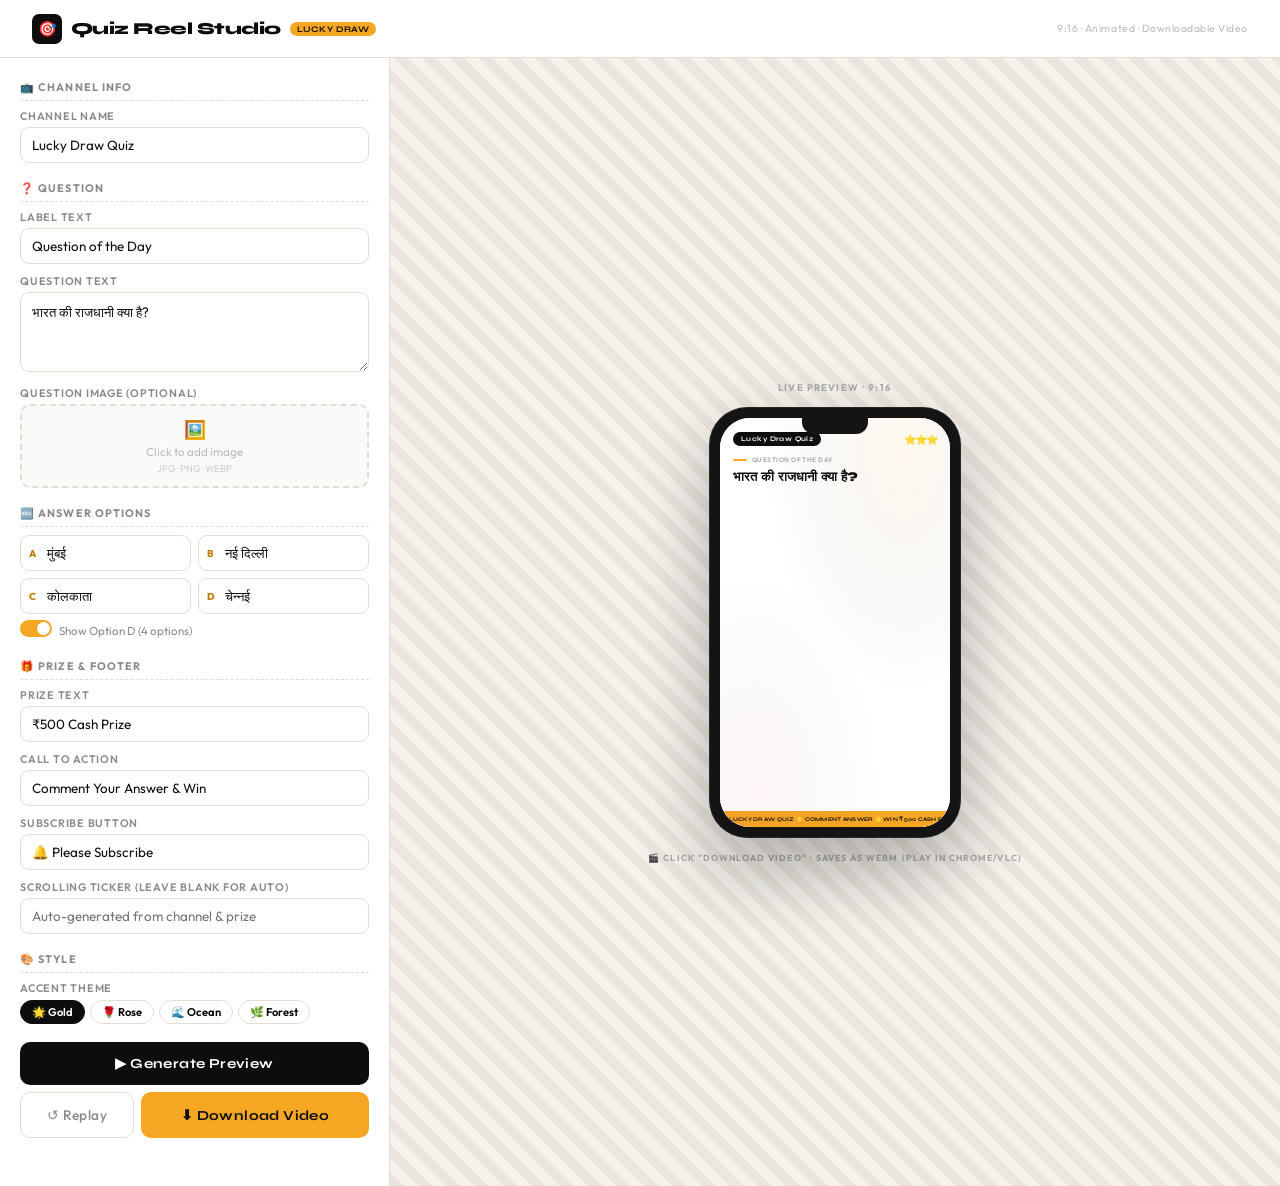
==== quiz.html @ 03cec5fe "Add files via upload" ====
<!DOCTYPE html>
<html lang="en">
<head>
<meta charset="UTF-8">
<meta name="viewport" content="width=device-width, initial-scale=1.0">
<title>Quiz Reel Studio – Lucky Draw</title>
<link rel="preconnect" href="https://fonts.googleapis.com">
<link rel="preconnect" href="https://fonts.gstatic.com" crossorigin>
<link href="https://fonts.googleapis.com/css2?family=Syne:wght@400;600;700;800&family=Outfit:wght@300;400;500;600;700&display=swap" rel="stylesheet">
<style>
:root{
  --gold:#F5A623;--gold-l:#FFD166;--gold-d:#C47D0A;
  --ink:#0D0D0D;--soft:#F5F2EC;--gray:#8A8A8A;
  --border:#E4DDD3;--red:#FF4D6D;--teal:#06D6A0;--blue:#4361EE;
  --r:9px;
}
*{margin:0;padding:0;box-sizing:border-box;}
body{font-family:'Outfit',sans-serif;background:var(--soft);color:var(--ink);min-height:100vh;overflow-x:hidden;}

/* ─── HEADER ─── */
header{
  background:#fff;border-bottom:1px solid var(--border);
  height:58px;display:flex;align-items:center;justify-content:space-between;
  padding:0 32px;position:sticky;top:0;z-index:100;
}
.logo{display:flex;align-items:center;gap:9px;font-family:'Syne',sans-serif;font-weight:800;font-size:1.05rem;letter-spacing:-.03em;}
.logo-icon{width:30px;height:30px;background:var(--ink);border-radius:7px;display:grid;place-items:center;font-size:15px;}
.badge{font-size:8.5px;font-weight:700;background:var(--gold);color:var(--ink);padding:2px 7px;border-radius:20px;letter-spacing:.06em;text-transform:uppercase;}
.hdr-hint{font-size:.65rem;color:#bbb;letter-spacing:.05em;}

/* ─── APP GRID ─── */
.app{display:grid;grid-template-columns:390px 1fr;min-height:calc(100vh - 58px);}

/* ─── SIDEBAR ─── */
.sidebar{background:#fff;border-right:1px solid var(--border);padding:22px 20px 48px;overflow-y:auto;}
.sidebar::-webkit-scrollbar{width:3px;}
.sidebar::-webkit-scrollbar-thumb{background:var(--border);border-radius:4px;}

.sec{margin-bottom:18px;}
.sec-head{
  font-size:.68rem;font-weight:700;text-transform:uppercase;letter-spacing:.1em;
  color:var(--gray);margin-bottom:8px;display:flex;align-items:center;gap:5px;
  padding-bottom:6px;border-bottom:1px dashed var(--border);
}
.field{margin-bottom:10px;}
label{display:block;font-size:.68rem;font-weight:600;color:var(--gray);text-transform:uppercase;letter-spacing:.07em;margin-bottom:4px;}
input[type=text],textarea{
  width:100%;padding:9px 11px;border:1.5px solid var(--border);border-radius:var(--r);
  font-family:'Outfit',sans-serif;font-size:.84rem;color:var(--ink);background:#fff;outline:none;
  transition:border-color .18s,box-shadow .18s;
}
input:focus,textarea:focus{border-color:var(--gold);box-shadow:0 0 0 3px rgba(245,166,35,.1);}
textarea{resize:vertical;min-height:60px;line-height:1.5;}

/* Options grid */
.opts-grid{display:grid;grid-template-columns:1fr 1fr;gap:7px;}
.opt-field{position:relative;}
.opt-ltr{
  position:absolute;left:9px;top:50%;transform:translateY(-50%);
  font-size:.62rem;font-weight:800;color:var(--gold-d);pointer-events:none;
}
.opt-field input{padding-left:26px;}

/* Toggle */
.toggle-row{display:flex;align-items:center;gap:7px;margin-top:6px;}
.tgl{position:relative;width:32px;height:17px;flex-shrink:0;}
.tgl input{opacity:0;width:0;height:0;}
.tgl-s{
  position:absolute;inset:0;background:var(--border);border-radius:20px;cursor:pointer;transition:background .2s;
}
.tgl-s::before{
  content:'';position:absolute;width:13px;height:13px;left:2px;top:2px;
  background:#fff;border-radius:50%;transition:transform .2s;
}
.tgl input:checked+.tgl-s{background:var(--gold);}
.tgl input:checked+.tgl-s::before{transform:translateX(15px);}
.tgl-lbl{font-size:.72rem;color:var(--gray);}

/* Image upload */
.img-drop{
  border:2px dashed var(--border);border-radius:10px;
  padding:12px;text-align:center;cursor:pointer;position:relative;
  transition:all .2s;background:#FAFAF8;
}
.img-drop:hover{border-color:var(--gold);background:rgba(245,166,35,.04);}
.img-drop input[type=file]{position:absolute;inset:0;opacity:0;cursor:pointer;width:100%;height:100%;}
.img-drop-txt{font-size:.73rem;color:#bbb;display:flex;flex-direction:column;align-items:center;gap:3px;pointer-events:none;}
.img-drop-txt span:first-child{font-size:18px;}
.img-thumb{width:100%;height:64px;object-fit:cover;border-radius:6px;display:none;margin-top:4px;}
.clear-img{display:none;margin-top:5px;font-size:.65rem;color:var(--red);background:none;border:none;cursor:pointer;font-family:'Outfit',sans-serif;}

/* Theme buttons */
.theme-btns{display:flex;gap:5px;flex-wrap:wrap;}
.thm-btn{
  padding:4px 11px;border-radius:20px;border:1.5px solid var(--border);
  font-size:.7rem;font-weight:600;cursor:pointer;background:#fff;
  font-family:'Outfit',sans-serif;transition:all .16s;
}
.thm-btn:hover,.thm-btn.active{background:var(--ink);color:#fff;border-color:var(--ink);}

hr{border:none;border-top:1px dashed var(--border);margin:14px 0;}

/* Buttons */
.btn{
  width:100%;padding:13px;border:none;border-radius:10px;cursor:pointer;
  font-family:'Syne',sans-serif;font-size:.86rem;font-weight:700;letter-spacing:.03em;
  display:flex;align-items:center;justify-content:center;gap:7px;transition:all .18s;
}
.btn-dark{background:var(--ink);color:#fff;}
.btn-dark:hover{background:#2a2a2a;transform:translateY(-1px);}
.btn-gold{background:var(--gold);color:var(--ink);}
.btn-gold:hover{background:var(--gold-d);color:#fff;transform:translateY(-1px);}
.btn-outline{
  background:transparent;color:var(--gray);border:1.5px solid var(--border);
  font-family:'Outfit',sans-serif;font-weight:500;
}
.btn-outline:hover{border-color:var(--gold);color:var(--gold-d);}
.btn-row{display:grid;grid-template-columns:1fr 2fr;gap:7px;margin-top:7px;}
.btn-row .btn{width:100%;margin-top:0;}

/* Progress */
.rec-status{
  display:none;margin-top:10px;background:var(--soft);border-radius:8px;
  padding:10px 12px;border:1px solid var(--border);
}
.rec-status.show{display:block;}
.rec-lbl{font-size:.7rem;color:var(--gray);margin-bottom:5px;}
.rec-bar{height:4px;background:var(--border);border-radius:4px;overflow:hidden;}
.rec-fill{height:100%;background:var(--gold);width:0%;transition:width .1s;border-radius:4px;}
.rec-pct{font-size:.65rem;color:var(--gray);margin-top:4px;text-align:right;}

/* ─── PREVIEW AREA ─── */
.preview{
  display:flex;flex-direction:column;align-items:center;justify-content:center;
  padding:32px 20px;gap:14px;
  background:repeating-linear-gradient(45deg,#EAE5DE,#EAE5DE 10px,var(--soft) 10px,var(--soft) 20px);
}
.prev-tag{font-size:.6rem;text-transform:uppercase;letter-spacing:.12em;color:#aaa;font-weight:700;}

/* Phone frame */
.phone{
  position:relative;width:252px;background:#141414;border-radius:38px;padding:11px;
  box-shadow:0 32px 72px rgba(0,0,0,.28),0 0 0 1px rgba(255,255,255,.08) inset;
}
.phone-notch{
  position:absolute;top:11px;left:50%;transform:translateX(-50%);
  width:66px;height:16px;background:#141414;border-radius:0 0 12px 12px;z-index:10;
}
.phone-screen{aspect-ratio:9/16;border-radius:30px;overflow:hidden;background:#fff;position:relative;}

/* ─── REEL PREVIEW ─── */
.reel{width:100%;height:100%;background:#fff;display:flex;flex-direction:column;position:relative;overflow:hidden;}
.reel-bg{position:absolute;inset:0;pointer-events:none;z-index:0;}
.reel-inner{position:relative;z-index:1;flex:1;display:flex;flex-direction:column;padding:14px 13px 10px;overflow:hidden;}

/* Topbar */
.r-top{display:flex;align-items:center;justify-content:space-between;margin-bottom:9px;flex-shrink:0;}
.r-ch{font-family:'Syne',sans-serif;font-size:7px;font-weight:700;letter-spacing:.06em;background:#0D0D0D;color:#fff;padding:3px 8px;border-radius:20px;}
.r-stars{font-size:10px;letter-spacing:-1px;}

/* Q Label */
.r-ql{display:flex;align-items:center;gap:5px;margin-bottom:5px;flex-shrink:0;}
.r-ql-bar{width:14px;height:2px;border-radius:2px;background:var(--gold);flex-shrink:0;}
.r-ql-txt{font-family:'Outfit',sans-serif;font-size:6.5px;font-weight:600;letter-spacing:.07em;text-transform:uppercase;color:#aaa;}

/* Question */
.r-q{font-family:'Syne',sans-serif;font-size:12.5px;font-weight:800;line-height:1.33;color:#0D0D0D;margin-bottom:7px;flex-shrink:0;}

/* Image */
.r-img{width:100%;height:66px;object-fit:cover;border-radius:7px;margin-bottom:7px;display:none;flex-shrink:0;}

/* Options */
.r-opts{display:flex;flex-direction:column;gap:4px;flex:1;min-height:0;}
.r-opt{display:flex;align-items:center;gap:7px;padding:6px 9px;border-radius:7px;border:1.5px solid var(--border);}
.r-opt-l{
  width:18px;height:18px;border-radius:4px;display:grid;place-items:center;
  font-family:'Syne',sans-serif;font-size:7.5px;font-weight:800;color:#fff;flex-shrink:0;
}
.r-opt-t{font-family:'Outfit',sans-serif;font-size:8.5px;font-weight:500;color:#0D0D0D;line-height:1.3;}

/* Footer */
.r-foot{
  background:#0D0D0D;border-radius:9px;padding:9px 11px;
  margin-top:7px;text-align:center;position:relative;overflow:hidden;flex-shrink:0;
}
.r-foot::before{content:'';position:absolute;inset:0;background:linear-gradient(135deg,rgba(245,166,35,.22) 0%,transparent 60%);pointer-events:none;}
.r-cta{font-family:'Outfit',sans-serif;font-size:6px;color:rgba(255,255,255,.55);text-transform:uppercase;letter-spacing:.06em;margin-bottom:2px;}
.r-prize{font-family:'Syne',sans-serif;font-size:10px;font-weight:800;margin-bottom:2px;}
.r-sub-txt{font-family:'Outfit',sans-serif;font-size:5.5px;color:rgba(255,255,255,.35);}
.r-sub-pill{
  display:inline-flex;align-items:center;gap:3px;margin-top:5px;
  background:#FF0000;color:#fff;font-family:'Syne',sans-serif;font-size:6.5px;font-weight:700;
  padding:2px 8px;border-radius:20px;letter-spacing:.03em;
}

/* Ticker */
.r-ticker{height:16px;overflow:hidden;display:flex;align-items:center;flex-shrink:0;}
.r-ticker-in{
  white-space:nowrap;font-family:'Syne',sans-serif;font-size:5.5px;font-weight:700;
  color:#0D0D0D;letter-spacing:.05em;animation:ticker 8s linear infinite;padding-right:30px;
}
@keyframes ticker{from{transform:translateX(100%);}to{transform:translateX(-180%);}}

/* Confetti */
.conf-layer{position:absolute;inset:0;pointer-events:none;z-index:20;overflow:hidden;}
.cp{position:absolute;border-radius:1px;animation:cfall var(--dur,1.5s) ease-out var(--dl,0s) forwards;}
@keyframes cfall{from{transform:translateY(var(--sy,0px)) rotate(0deg);opacity:1;}to{transform:translateY(80px) rotate(360deg);opacity:0;}}

/* ─── CSS ANIMATIONS ─── */
@keyframes slideUp{from{opacity:0;transform:translateY(14px);}to{opacity:1;transform:translateY(0);}}
@keyframes slideL{from{opacity:0;transform:translateX(-14px);}to{opacity:1;transform:translateX(0);}}
@keyframes pop{0%{opacity:0;transform:scale(.72);}70%{transform:scale(1.05);}100%{opacity:1;transform:scale(1);}}
@keyframes fadeIn{from{opacity:0;}to{opacity:1;}}

.h{opacity:0;pointer-events:none;}
.an-up{animation:slideUp .48s cubic-bezier(.22,1,.36,1) forwards;}
.an-l{animation:slideL .48s cubic-bezier(.22,1,.36,1) forwards;}
.an-pop{animation:pop .45s cubic-bezier(.34,1.56,.64,1) forwards;}
.an-fade{animation:fadeIn .35s ease forwards;}

/* ─── DOWNLOAD OVERLAY ─── */
.dl-ov{
  display:none;position:fixed;inset:0;background:rgba(0,0,0,.75);
  z-index:999;align-items:center;justify-content:center;
}
.dl-ov.open{display:flex;}
.dl-card{
  background:#fff;border-radius:20px;padding:32px 36px;
  text-align:center;max-width:320px;width:92%;
  box-shadow:0 24px 48px rgba(0,0,0,.2);
}
.dl-ic{font-size:38px;margin-bottom:10px;}
.dl-title{font-family:'Syne',sans-serif;font-size:1rem;font-weight:800;margin-bottom:5px;}
.dl-sub{font-size:.75rem;color:var(--gray);margin-bottom:18px;line-height:1.6;}
.dl-bar{height:5px;background:var(--border);border-radius:5px;overflow:hidden;margin-bottom:6px;}
.dl-fill{height:100%;background:var(--gold);width:0%;transition:width .08s;border-radius:5px;}
.dl-pct{font-size:.7rem;color:var(--gray);margin-bottom:12px;}
.dl-cancel{background:none;border:none;font-size:.72rem;color:#ccc;cursor:pointer;font-family:'Outfit',sans-serif;transition:color .15s;}
.dl-cancel:hover{color:var(--gray);}
</style>
</head>
<body>

<header>
  <div class="logo">
    <div class="logo-icon">🎯</div>
    Quiz Reel Studio
    <span class="badge">Lucky Draw</span>
  </div>
  <span class="hdr-hint">9:16 · Animated · Downloadable Video</span>
</header>

<div class="app">

<!-- ══ SIDEBAR ══ -->
<aside class="sidebar">

  <!-- Channel -->
  <div class="sec">
    <div class="sec-head">📺 Channel Info</div>
    <div class="field">
      <label>Channel Name</label>
      <input type="text" id="channelName" value="Lucky Draw Quiz" placeholder="Your channel name">
    </div>
  </div>

  <!-- Question -->
  <div class="sec">
    <div class="sec-head">❓ Question</div>
    <div class="field">
      <label>Label Text</label>
      <input type="text" id="qLabel" value="Question of the Day" placeholder="e.g. Today's Quiz">
    </div>
    <div class="field">
      <label>Question Text</label>
      <textarea id="question" rows="3">भारत की राजधानी क्या है?</textarea>
    </div>
    <div class="field">
      <label>Question Image (optional)</label>
      <div class="img-drop" id="imgDrop">
        <input type="file" id="qImgFile" accept="image/*" onchange="onImageUpload(event)">
        <div class="img-drop-txt" id="imgDropTxt">
          <span>🖼️</span>
          <span>Click to add image</span>
          <span style="font-size:.6rem;color:#ccc;">JPG · PNG · WEBP</span>
        </div>
        <img id="imgThumb" class="img-thumb" alt="">
      </div>
      <button class="clear-img" id="clearImgBtn" onclick="clearImage()">✕ Remove image</button>
    </div>
  </div>

  <!-- Options -->
  <div class="sec">
    <div class="sec-head">🔤 Answer Options</div>
    <div class="opts-grid">
      <div class="opt-field"><span class="opt-ltr">A</span><input type="text" id="optA" value="मुंबई"></div>
      <div class="opt-field"><span class="opt-ltr">B</span><input type="text" id="optB" value="नई दिल्ली"></div>
      <div class="opt-field"><span class="opt-ltr">C</span><input type="text" id="optC" value="कोलकाता"></div>
      <div class="opt-field"><span class="opt-ltr">D</span><input type="text" id="optD" value="चेन्नई"></div>
    </div>
    <div class="toggle-row">
      <label class="tgl"><input type="checkbox" id="showD" checked><span class="tgl-s"></span></label>
      <span class="tgl-lbl">Show Option D (4 options)</span>
    </div>
  </div>

  <!-- Prize & Footer -->
  <div class="sec">
    <div class="sec-head">🎁 Prize & Footer</div>
    <div class="field">
      <label>Prize Text</label>
      <input type="text" id="prizeText" value="₹500 Cash Prize">
    </div>
    <div class="field">
      <label>Call to Action</label>
      <input type="text" id="ctaText" value="Comment Your Answer & Win">
    </div>
    <div class="field">
      <label>Subscribe Button</label>
      <input type="text" id="subText" value="🔔 Please Subscribe">
    </div>
    <div class="field">
      <label>Scrolling Ticker (leave blank for auto)</label>
      <input type="text" id="tickerText" placeholder="Auto-generated from channel & prize">
    </div>
  </div>

  <!-- Style -->
  <div class="sec">
    <div class="sec-head">🎨 Style</div>
    <label>Accent Theme</label>
    <div class="theme-btns" style="margin-top:5px;">
      <button class="thm-btn active" onclick="setTheme('gold',this)">🌟 Gold</button>
      <button class="thm-btn" onclick="setTheme('rose',this)">🌹 Rose</button>
      <button class="thm-btn" onclick="setTheme('ocean',this)">🌊 Ocean</button>
      <button class="thm-btn" onclick="setTheme('forest',this)">🌿 Forest</button>
    </div>
  </div>

  <button class="btn btn-dark" onclick="generatePreview()" style="margin-top:4px;">▶ Generate Preview</button>
  <div class="btn-row">
    <button class="btn btn-outline" onclick="replayPreview()">↺ Replay</button>
    <button class="btn btn-gold" onclick="startDownload()">⬇ Download Video</button>
  </div>

  <!-- Recording status -->
  <div class="rec-status" id="recStatus">
    <div class="rec-lbl" id="recLbl">Rendering frames...</div>
    <div class="rec-bar"><div class="rec-fill" id="recFill"></div></div>
    <div class="rec-pct" id="recPct">0%</div>
  </div>

</aside>

<!-- ══ PREVIEW ══ -->
<main class="preview">
  <span class="prev-tag">Live Preview · 9:16</span>

  <div class="phone">
    <div class="phone-notch"></div>
    <div class="phone-screen">
      <div class="reel" id="reel">

        <!-- Background gradient SVG -->
        <div class="reel-bg" id="reelBg">
          <svg width="100%" height="100%" xmlns="http://www.w3.org/2000/svg">
            <defs>
              <radialGradient id="rg1" cx="80%" cy="8%" r="60%">
                <stop offset="0%" stop-color="#F5A623" stop-opacity=".08"/>
                <stop offset="100%" stop-color="transparent" stop-opacity="0"/>
              </radialGradient>
              <radialGradient id="rg2" cx="15%" cy="92%" r="55%">
                <stop offset="0%" stop-color="#FF4D6D" stop-opacity=".05"/>
                <stop offset="100%" stop-color="transparent" stop-opacity="0"/>
              </radialGradient>
            </defs>
            <rect width="100%" height="100%" fill="url(#rg1)"/>
            <rect width="100%" height="100%" fill="url(#rg2)"/>
          </svg>
        </div>

        <div class="reel-inner">
          <div class="r-top h" id="rTop">
            <span class="r-ch" id="rChName">Lucky Draw Quiz</span>
            <span class="r-stars">⭐⭐⭐</span>
          </div>
          <div class="r-ql h" id="rQl">
            <div class="r-ql-bar" id="rQlBar"></div>
            <span class="r-ql-txt" id="rQlTxt">QUESTION OF THE DAY</span>
          </div>
          <div class="r-q h" id="rQ">Question here</div>
          <img class="r-img h" id="rImg" src="" alt="question">
          <div class="r-opts">
            <div class="r-opt h" id="rOA"><div class="r-opt-l" id="rOAl" style="background:#F5A623;">A</div><div class="r-opt-t" id="rOAt">Option A</div></div>
            <div class="r-opt h" id="rOB"><div class="r-opt-l" id="rOBl" style="background:#FF4D6D;">B</div><div class="r-opt-t" id="rOBt">Option B</div></div>
            <div class="r-opt h" id="rOC"><div class="r-opt-l" id="rOCl" style="background:#06D6A0;">C</div><div class="r-opt-t" id="rOCt">Option C</div></div>
            <div class="r-opt h" id="rOD"><div class="r-opt-l" id="rODl" style="background:#4361EE;">D</div><div class="r-opt-t" id="rODt">Option D</div></div>
          </div>
          <div class="r-foot h" id="rFoot">
            <div class="r-cta" id="rCta">Comment Your Answer &amp; Win</div>
            <div class="r-prize" id="rPrize">₹500 Cash Prize</div>
            <div class="r-sub-txt">Answer in comments · Winner announced weekly</div>
            <div><span class="r-sub-pill" id="rSubPill">🔔 Please Subscribe</span></div>
          </div>
        </div>

        <div class="r-ticker" id="rTicker" style="background:var(--gold);">
          <div class="r-ticker-in" id="rTickerTxt">⭐ LUCKY DRAW QUIZ ⭐ COMMENT YOUR ANSWER ⭐ WIN CASH PRIZES ⭐ SUBSCRIBE NOW ⭐</div>
        </div>

        <div class="conf-layer" id="confLayer"></div>
      </div>
    </div>
  </div>

  <span class="prev-tag" style="font-size:.55rem;">🎬 Click "Download Video" · Saves as WebM (play in Chrome/VLC)</span>
</main>
</div>

<!-- Download overlay -->
<div class="dl-ov" id="dlOv">
  <div class="dl-card">
    <div class="dl-ic">🎬</div>
    <div class="dl-title">Rendering Your Reel...</div>
    <div class="dl-sub">Generating a 1080×1920 HD video.<br>Takes ~14 seconds. Please wait.</div>
    <div class="dl-bar"><div class="dl-fill" id="dlFill"></div></div>
    <div class="dl-pct" id="dlPct">0%</div>
    <button class="dl-cancel" onclick="cancelDl()">✕ Cancel</button>
  </div>
</div>

<script>
// ══════════════════════════════════════════════════════
//  STATE
// ══════════════════════════════════════════════════════
let theme = 'gold';
let imgDataUrl = null;
let imgEl = null;
let timers = [];
let recording = false;
let doCancel = false;
let mr = null;

// ══════════════════════════════════════════════════════
//  THEMES
// ══════════════════════════════════════════════════════
const T = {
  gold:   {a:'#F5A623',b:'#FF4D6D',c:'#06D6A0',d:'#4361EE',tk:'#F5A623',pz:'#FFD166'},
  rose:   {a:'#FF4D6D',b:'#F5A623',c:'#4361EE',d:'#06D6A0',tk:'#FF4D6D',pz:'#FFB3C1'},
  ocean:  {a:'#4361EE',b:'#06D6A0',c:'#F5A623',d:'#FF4D6D',tk:'#4361EE',pz:'#90E0EF'},
  forest: {a:'#06D6A0',b:'#F5A623',c:'#FF4D6D',d:'#4361EE',tk:'#06D6A0',pz:'#95D5B2'},
};

function setTheme(n, btn) {
  theme = n;
  document.querySelectorAll('.thm-btn').forEach(b => b.classList.remove('active'));
  btn.classList.add('active');
}

// ══════════════════════════════════════════════════════
//  FORM DATA
// ══════════════════════════════════════════════════════
function gv(id) { return document.getElementById(id).value.trim(); }

function getData() {
  const ch = gv('channelName') || 'Lucky Draw Quiz';
  const pz = gv('prizeText') || '₹500 Cash Prize';
  const tk = gv('tickerText') || `⭐ ${ch.toUpperCase()} ⭐ COMMENT ANSWER ⭐ WIN ${pz.toUpperCase()} ⭐ SUBSCRIBE NOW ⭐ `;
  return {
    channel: ch,
    qLabel:  gv('qLabel') || 'Question of the Day',
    q:       gv('question') || 'Your question here',
    a: gv('optA') || 'Option A',
    b: gv('optB') || 'Option B',
    c: gv('optC') || 'Option C',
    d: gv('optD') || 'Option D',
    showD:   document.getElementById('showD').checked,
    prize: pz,
    cta:   gv('ctaText') || 'Comment Your Answer & Win',
    sub:   gv('subText') || '🔔 Please Subscribe',
    ticker: tk,
    theme, imgDataUrl, imgEl,
  };
}

// ══════════════════════════════════════════════════════
//  IMAGE UPLOAD
// ══════════════════════════════════════════════════════
function onImageUpload(e) {
  const file = e.target.files[0];
  if (!file) return;
  const fr = new FileReader();
  fr.onload = ev => {
    imgDataUrl = ev.target.result;
    const im = new Image();
    im.src = imgDataUrl;
    im.onload = () => { imgEl = im; };
    const th = document.getElementById('imgThumb');
    th.src = imgDataUrl;
    th.style.display = 'block';
    document.getElementById('imgDropTxt').style.display = 'none';
    document.getElementById('clearImgBtn').style.display = 'block';
  };
  fr.readAsDataURL(file);
}

function clearImage() {
  imgDataUrl = null; imgEl = null;
  document.getElementById('qImgFile').value = '';
  document.getElementById('imgThumb').style.display = 'none';
  document.getElementById('imgDropTxt').style.display = 'flex';
  document.getElementById('clearImgBtn').style.display = 'none';
}

// ══════════════════════════════════════════════════════
//  CSS PREVIEW
// ══════════════════════════════════════════════════════
function after(fn, ms) { timers.push(setTimeout(fn, ms)); }
function clearTimers() { timers.forEach(clearTimeout); timers = []; }

function anim(id, cls, delay) {
  const el = document.getElementById(id);
  if (!el) return;
  el.className = el.className.replace(/\b(an-\S+)\b/g, '').trim() + ' h';
  after(() => {
    el.className = el.className.replace(/\bh\b/g, '').trim();
    el.classList.add(cls);
  }, delay);
}

function generatePreview() {
  clearTimers();
  const d = getData();
  const th = T[d.theme];

  // Fill text
  document.getElementById('rChName').textContent = d.channel;
  document.getElementById('rQlTxt').textContent = d.qLabel.toUpperCase();
  document.getElementById('rQ').textContent = d.q;
  document.getElementById('rOAt').textContent = d.a;
  document.getElementById('rOBt').textContent = d.b;
  document.getElementById('rOCt').textContent = d.c;
  document.getElementById('rODt').textContent = d.d;
  document.getElementById('rCta').textContent = d.cta;
  document.getElementById('rPrize').textContent = d.prize;
  document.getElementById('rSubPill').textContent = d.sub;
  document.getElementById('rTickerTxt').textContent = d.ticker;
  document.getElementById('rPrize').style.color = th.pz;
  document.getElementById('rQlBar').style.background = th.a;
  document.getElementById('rTicker').style.background = th.a;
  document.getElementById('rOAl').style.background = th.a;
  document.getElementById('rOBl').style.background = th.b;
  document.getElementById('rOCl').style.background = th.c;
  document.getElementById('rODl').style.background = th.d;

  // Border / bg colors for options
  [['rOA',th.a],['rOB',th.b],['rOC',th.c],['rOD',th.d]].forEach(([id,col])=>{
    const el = document.getElementById(id);
    el.style.borderColor = col;
    el.style.background = col+'15';
  });

  // Option D toggle
  document.getElementById('rOD').style.display = d.showD ? 'flex' : 'none';

  // Image
  const rImg = document.getElementById('rImg');
  if (d.imgDataUrl) {
    rImg.src = d.imgDataUrl;
    rImg.style.display = 'block';
  } else {
    rImg.style.display = 'none';
  }

  // Reset hidden state
  ['rTop','rQl','rQ','rImg','rOA','rOB','rOC','rOD','rFoot'].forEach(id => {
    const el = document.getElementById(id);
    el.className = el.className.replace(/\b(an-\S+)\b/g,'').trim() + ' h';
  });

  const footStart = d.showD ? 10400 : 8400;
  const confStart = d.showD ? 10800 : 8800;

  anim('rTop',  'an-fade', 400);
  anim('rQl',   'an-fade', 900);
  anim('rQ',    'an-up',   900);
  if (d.imgDataUrl) anim('rImg','an-fade', 1400);
  anim('rOA', 'an-l', 2200);
  anim('rOB', 'an-l', 4200);
  anim('rOC', 'an-l', 6200);
  if (d.showD) anim('rOD','an-l', 8200);
  anim('rFoot','an-pop', footStart);
  after(fireConf, confStart);
}

function replayPreview() { generatePreview(); }

// Confetti
function fireConf() {
  const layer = document.getElementById('confLayer');
  layer.innerHTML = '';
  const cols = ['#F5A623','#FF4D6D','#06D6A0','#4361EE','#FFD166','#FF6B6B','#fff'];
  for (let i = 0; i < 28; i++) {
    const p = document.createElement('div');
    p.className = 'cp';
    const sz = 4 + Math.random()*5;
    p.style.cssText = `
      left:${Math.random()*100}%;top:0;
      width:${sz}px;height:${sz}px;
      background:${cols[Math.floor(Math.random()*cols.length)]};
      border-radius:${Math.random()>.5?'50%':'2px'};
      --sy:${-8-Math.random()*30}px;
      --dur:${1.1+Math.random()*.8}s;
      --dl:${Math.random()*.5}s;
    `;
    layer.appendChild(p);
  }
  after(() => { layer.innerHTML = ''; }, 2500);
}

// ══════════════════════════════════════════════════════
//  CANVAS RENDERER  (1080 × 1920 HD)
// ══════════════════════════════════════════════════════
const CW = 1080, CH = 1920;

function clamp01(v) { return Math.min(1,Math.max(0,v)); }
function easeOut(t)  { return 1-Math.pow(1-t,3); }
function easeBack(t) { const c=1.70158+1; return 1+c*Math.pow(t-1,3)+1.70158*Math.pow(t-1,2); }

// Rounded rect path
function rrect(ctx,x,y,w,h,r){
  ctx.beginPath();
  ctx.moveTo(x+r,y);ctx.lineTo(x+w-r,y);
  ctx.quadraticCurveTo(x+w,y,x+w,y+r);
  ctx.lineTo(x+w,y+h-r);
  ctx.quadraticCurveTo(x+w,y+h,x+w-r,y+h);
  ctx.lineTo(x+r,y+h);
  ctx.quadraticCurveTo(x,y+h,x,y+h-r);
  ctx.lineTo(x,y+r);
  ctx.quadraticCurveTo(x,y,x+r,y);
  ctx.closePath();
}

// Hex to rgba
function ha(hex,a){
  const r=parseInt(hex.slice(1,3),16),g=parseInt(hex.slice(3,5),16),b=parseInt(hex.slice(5,7),16);
  return `rgba(${r},${g},${b},${a})`;
}

// Wrap text, returns height used
function wrapText(ctx,txt,x,y,maxW,lh,maxL=3){
  const words=txt.split(' ');
  const lines=[];let cur='';
  for(const w of words){
    const test=cur?cur+' '+w:w;
    if(ctx.measureText(test).width>maxW&&cur){
      lines.push(cur);cur=w;
      if(lines.length>=maxL)break;
    }else{cur=test;}
  }
  if(cur&&lines.length<maxL)lines.push(cur);
  ctx.textBaseline='top';
  lines.forEach((l,i)=>ctx.fillText(l.trim(),x,y+i*lh));
  return lines.length*lh;
}

// Confetti particles (canvas)
let cParts=[];
function initCParts(){
  const cols=['#F5A623','#FF4D6D','#06D6A0','#4361EE','#FFD166','#FF6B6B','#ffffff'];
  cParts=Array.from({length:40},()=>({
    x:Math.random()*CW,y:-20-Math.random()*100,
    vx:(Math.random()-.5)*2.2,vy:3+Math.random()*5,
    rot:Math.random()*360,vr:(Math.random()-.5)*7,
    w:8+Math.random()*14,h:8+Math.random()*14,
    col:cols[Math.floor(Math.random()*cols.length)],
    dl:Math.random()*500,circ:Math.random()>.5,
  }));
}

function drawConf(ctx,elapsed){
  if(elapsed<=0)return;
  for(const p of cParts){
    const t=elapsed-p.dl;if(t<=0)continue;
    const ts=t/1000;
    const x=p.x+p.vx*ts*60,y=p.y+p.vy*ts*60;
    const rot=(p.rot+p.vr*ts*60)*Math.PI/180;
    const alpha=Math.max(0,1-elapsed/2800);
    if(alpha<=0)continue;
    ctx.save();ctx.globalAlpha=alpha;ctx.translate(x,y);ctx.rotate(rot);
    ctx.fillStyle=p.col;
    if(p.circ){ctx.beginPath();ctx.arc(0,0,p.w/2,0,Math.PI*2);ctx.fill();}
    else{ctx.fillRect(-p.w/2,-p.h/2,p.w,p.h);}
    ctx.restore();
  }
}

// Main frame render
function drawFrame(ctx, d, t) {
  const th = T[d.theme];
  const PAD = 80;
  const hasImg = !!d.imgEl;
  const footStart = d.showD ? 10400 : 8400;
  const confStart = footStart + 400;

  // ── LAYOUT ──
  const topY    = 90;
  const qlY     = topY + 96;
  const qY      = qlY + 58;
  const qFS     = hasImg ? 60 : 68;
  const qLH     = qFS * 1.35;
  const qMaxL   = hasImg ? 2 : 3;
  const imgTop  = hasImg ? qY + qMaxL*qLH + 32 : 0;
  const imgH    = 240;
  const optTop  = hasImg ? imgTop + imgH + 36 : qY + qMaxL*qLH + 50;
  const optH    = d.showD ? 138 : 154;
  const optGap  = 18;
  const footTop = optTop + (d.showD?4:3)*(optH+optGap) + 32;
  const footH   = Math.min(CH - footTop - 78, 520);
  const tickY   = CH - 64;

  // ── BACKGROUND ──
  ctx.fillStyle='#ffffff';
  ctx.fillRect(0,0,CW,CH);
  let g1=ctx.createRadialGradient(CW*.82,CH*.06,0,CW*.82,CH*.06,CW*1.1);
  g1.addColorStop(0,ha(th.a,.07));g1.addColorStop(1,'rgba(255,255,255,0)');
  ctx.fillStyle=g1;ctx.fillRect(0,0,CW,CH);
  let g2=ctx.createRadialGradient(CW*.12,CH*.94,0,CW*.12,CH*.94,CW*.9);
  g2.addColorStop(0,ha('#FF4D6D',.05));g2.addColorStop(1,'rgba(255,255,255,0)');
  ctx.fillStyle=g2;ctx.fillRect(0,0,CW,CH);

  // Subtle top stripe
  ctx.fillStyle=ha(th.a,.04);
  ctx.fillRect(0,0,CW,12);

  // ── TOPBAR ──
  const tbP = easeOut(clamp01((t-400)/500));
  if(tbP>0){
    ctx.save();ctx.globalAlpha=tbP;ctx.translate(0,(1-tbP)*-22);
    // Channel pill
    ctx.font=`700 28px 'Outfit',sans-serif`;
    const bw=ctx.measureText(d.channel).width+52;
    rrect(ctx,PAD,topY,bw,58,29);
    ctx.fillStyle='#0D0D0D';ctx.fill();
    ctx.fillStyle='#fff';ctx.textBaseline='middle';ctx.textAlign='left';
    ctx.fillText(d.channel,PAD+26,topY+29);
    // Stars
    ctx.font='44px serif';ctx.textAlign='right';
    ctx.fillText('⭐⭐⭐',CW-PAD,topY+38);
    ctx.textAlign='left';ctx.restore();
  }

  // ── Q LABEL ──
  const qlP = easeOut(clamp01((t-900)/400));
  if(qlP>0){
    ctx.save();ctx.globalAlpha=qlP;ctx.translate(0,(1-qlP)*14);
    ctx.fillStyle=th.a;ctx.fillRect(PAD,qlY+10,50,6);
    ctx.font=`600 24px 'Outfit',sans-serif`;
    ctx.fillStyle='#aaaaaa';ctx.textBaseline='top';
    ctx.fillText(d.qLabel.toUpperCase(),PAD+66,qlY);
    ctx.restore();
  }

  // ── QUESTION TEXT ──
  const qP = easeOut(clamp01((t-900)/600));
  if(qP>0){
    ctx.save();ctx.globalAlpha=qP;ctx.translate(0,(1-qP)*28);
    ctx.font=`800 ${qFS}px 'Syne',sans-serif`;
    ctx.fillStyle='#0D0D0D';
    wrapText(ctx,d.q,PAD,qY,CW-PAD*2,qLH,qMaxL);
    ctx.restore();
  }

  // ── QUESTION IMAGE ──
  if(hasImg && d.imgEl){
    const imP=easeOut(clamp01((t-1400)/500));
    if(imP>0){
      ctx.save();ctx.globalAlpha=imP;ctx.translate(0,(1-imP)*18);
      rrect(ctx,PAD,imgTop,CW-PAD*2,imgH,28);
      ctx.clip();
      ctx.drawImage(d.imgEl,PAD,imgTop,CW-PAD*2,imgH);
      ctx.restore();
      // Border
      ctx.save();ctx.globalAlpha=imP;
      rrect(ctx,PAD,imgTop,CW-PAD*2,imgH,28);
      ctx.strokeStyle=ha(th.a,.3);ctx.lineWidth=4;ctx.stroke();
      ctx.restore();
    }
  }

  // ── OPTIONS ──
  const opts=[
    {starts:2200,col:th.a,ltr:'A',txt:d.a},
    {starts:4200,col:th.b,ltr:'B',txt:d.b},
    {starts:6200,col:th.c,ltr:'C',txt:d.c},
    {starts:8200,col:th.d,ltr:'D',txt:d.d},
  ];
  const nOpts = d.showD ? 4 : 3;
  for(let i=0;i<nOpts;i++){
    const o=opts[i];
    const rP=clamp01((t-o.starts)/450);
    if(rP<=0)continue;
    const slP=easeOut(rP);
    const oy=optTop+i*(optH+optGap);
    const ox=PAD,ow=CW-PAD*2;
    ctx.save();
    ctx.globalAlpha=Math.min(1,rP*2.5);
    ctx.translate((1-slP)*-50,0);
    // Card bg
    rrect(ctx,ox,oy,ow,optH,22);
    ctx.fillStyle=ha(o.col,.07);ctx.fill();
    // Card border
    rrect(ctx,ox,oy,ow,optH,22);
    ctx.strokeStyle=o.col;ctx.lineWidth=3.5;ctx.stroke();
    // Letter badge
    const bs=72,bx=ox+22,by=oy+(optH-bs)/2;
    rrect(ctx,bx,by,bs,bs,16);
    ctx.fillStyle=o.col;ctx.fill();
    ctx.font=`800 32px 'Syne',sans-serif`;
    ctx.fillStyle='#fff';ctx.textAlign='center';ctx.textBaseline='middle';
    ctx.fillText(o.ltr,bx+bs/2,by+bs/2);
    ctx.textAlign='left';
    // Option text
    ctx.font=`500 36px 'Outfit',sans-serif`;
    ctx.fillStyle='#0D0D0D';ctx.textBaseline='middle';
    ctx.fillText(o.txt,bx+bs+28,oy+optH/2);
    ctx.restore();
  }

  // ── FOOTER ──
  const ftP=easeBack(clamp01((t-footStart)/600));
  if(ftP>0){
    const fw=CW-PAD*2;
    ctx.save();
    ctx.globalAlpha=Math.min(1,clamp01((t-footStart)/600)*2);
    ctx.translate(0,(1-easeOut(clamp01((t-footStart)/600)))*32);
    // Card
    rrect(ctx,PAD,footTop,fw,footH,36);
    ctx.fillStyle='#0D0D0D';ctx.fill();
    // Gradient overlay
    const fg=ctx.createLinearGradient(PAD,footTop,PAD+fw,footTop+footH);
    fg.addColorStop(0,ha(th.a,.26));fg.addColorStop(1,'rgba(0,0,0,0)');
    ctx.fillStyle=fg;
    rrect(ctx,PAD,footTop,fw,footH,36);ctx.fill();
    // Inner content
    ctx.textAlign='center';
    // Emoji star row
    const starY=footTop+36;
    ctx.font='38px serif';ctx.textBaseline='top';
    ctx.globalAlpha*=.7;
    ctx.fillText('🎉',CW/2,starY);
    ctx.globalAlpha=Math.min(1,clamp01((t-footStart)/600)*2);
    // CTA
    ctx.font=`500 26px 'Outfit',sans-serif`;
    ctx.fillStyle='rgba(255,255,255,.55)';ctx.textBaseline='top';
    ctx.fillText(d.cta.toUpperCase(),CW/2,footTop+90);
    // Prize
    ctx.font=`800 66px 'Syne',sans-serif`;
    ctx.fillStyle=th.pz;
    ctx.fillText(d.prize,CW/2,footTop+130);
    // Sub line
    ctx.font=`400 26px 'Outfit',sans-serif`;
    ctx.fillStyle='rgba(255,255,255,.35)';
    ctx.fillText('Answer in comments · Winner announced weekly',CW/2,footTop+214);
    // Subscribe pill
    ctx.font=`700 30px 'Syne',sans-serif`;
    const sw=ctx.measureText(d.sub).width+70;
    const sx=CW/2-sw/2,sy=footTop+258,sh=64;
    rrect(ctx,sx,sy,sw,sh,32);
    ctx.fillStyle='#FF0000';ctx.fill();
    ctx.fillStyle='#fff';ctx.textBaseline='middle';
    ctx.fillText(d.sub,CW/2,sy+sh/2);
    ctx.textAlign='left';ctx.restore();
  }

  // ── TICKER ──
  {
    ctx.save();
    ctx.fillStyle=th.tk;ctx.fillRect(0,tickY,CW,64);
    const tickStr=d.ticker+' '+d.ticker+' '+d.ticker+' ';
    ctx.font=`700 26px 'Syne',sans-serif`;
    ctx.fillStyle='#0D0D0D';ctx.textBaseline='middle';
    const tw=ctx.measureText(d.ticker+' ').width;
    const speed=160;
    const off=(t/1000*speed)%tw;
    ctx.fillText(tickStr,-off,tickY+32);
    ctx.restore();
  }

  // ── CONFETTI ──
  drawConf(ctx, t-confStart);
}

// ══════════════════════════════════════════════════════
//  DOWNLOAD
// ══════════════════════════════════════════════════════
async function startDownload(){
  if(recording)return;
  if(!window.MediaRecorder){
    alert('⚠️ Video recording requires Chrome or Edge browser.');return;
  }

  const d=getData();
  // Wait for fonts to be fully loaded
  await document.fonts.ready;
  // Warm up canvas font rendering
  const _tc=document.createElement('canvas');
  const _tx=_tc.getContext('2d');
  _tx.font="800 60px 'Syne',sans-serif";_tx.measureText('test');
  _tx.font="500 36px 'Outfit',sans-serif";_tx.measureText('test');

  recording=true;doCancel=false;
  document.getElementById('dlOv').classList.add('open');
  document.getElementById('dlFill').style.width='0%';
  document.getElementById('dlPct').textContent='0%';

  // Create recording canvas
  const canvas=document.createElement('canvas');
  canvas.width=CW;canvas.height=CH;
  const ctx=canvas.getContext('2d');

  // Init confetti
  initCParts();

  // Pick mimeType
  const types=['video/webm;codecs=vp9','video/webm;codecs=vp8','video/webm','video/mp4'];
  const mimeType=types.find(m=>MediaRecorder.isTypeSupported(m))||'video/webm';

  let stream;
  try{ stream=canvas.captureStream(30); }
  catch(e){ alert('captureStream() not supported. Use Chrome/Edge.'); recording=false; document.getElementById('dlOv').classList.remove('open'); return; }

  const chunks=[];
  mr=new MediaRecorder(stream,{mimeType,videoBitsPerSecond:6_000_000});
  mr.ondataavailable=e=>{if(e.data.size>0)chunks.push(e.data);};
  mr.onstop=()=>{
    if(doCancel){recording=false;return;}
    const blob=new Blob(chunks,{type:mimeType});
    const url=URL.createObjectURL(blob);
    const a=document.createElement('a');
    a.href=url;
    const ext=mimeType.includes('mp4')?'mp4':'webm';
    a.download=`quiz-reel-${Date.now()}.${ext}`;
    a.click();
    setTimeout(()=>URL.revokeObjectURL(url),3000);
    recording=false;
    document.getElementById('dlOv').classList.remove('open');
  };

  mr.start(100);
  const TOTAL=13500;
  const t0=performance.now();

  (function frame(){
    if(doCancel){mr.stop();document.getElementById('dlOv').classList.remove('open');return;}
    const elapsed=performance.now()-t0;
    const prog=Math.min(1,elapsed/TOTAL);
    document.getElementById('dlFill').style.width=(prog*100).toFixed(1)+'%';
    document.getElementById('dlPct').textContent=Math.round(prog*100)+'%';
    drawFrame(ctx,d,elapsed);
    if(elapsed<TOTAL){ requestAnimationFrame(frame); }
    else{ drawFrame(ctx,d,TOTAL); setTimeout(()=>mr.stop(),200); }
  })();
}

function cancelDl(){
  doCancel=true;recording=false;
  document.getElementById('dlOv').classList.remove('open');
}

// ══════════════════════════════════════════════════════
//  INIT
// ══════════════════════════════════════════════════════
setTimeout(generatePreview, 600);
</script>
</body>
</html>
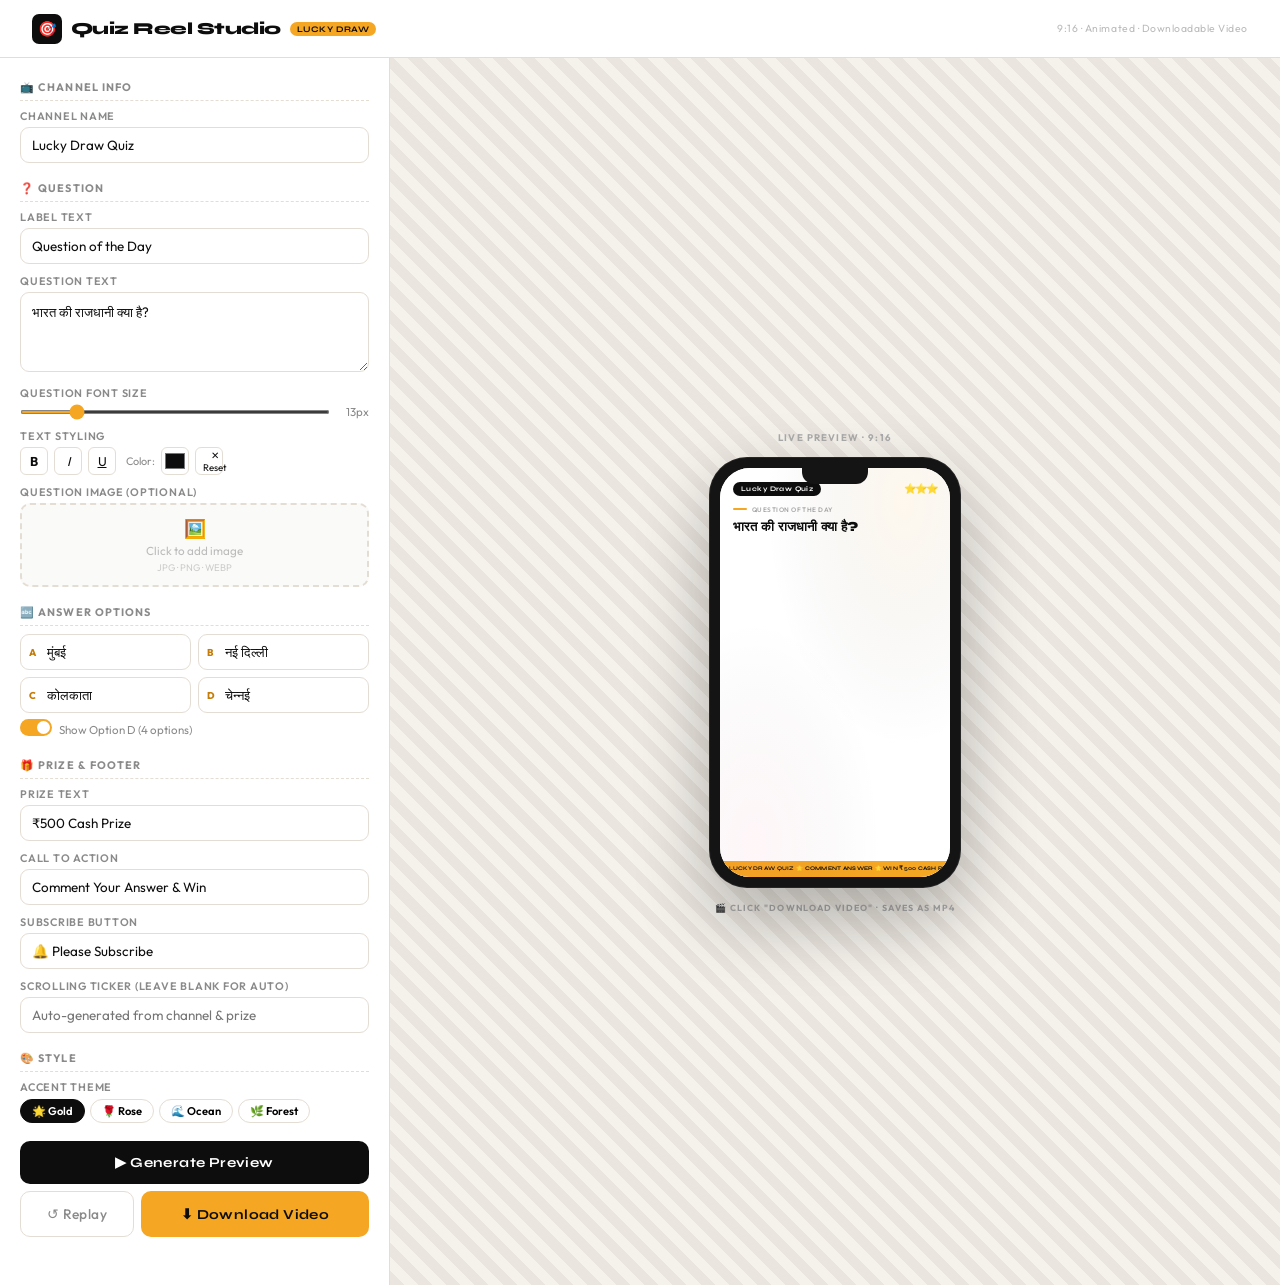
==== commit 0811a276: "Add files via upload" ====
--- a/quiz.html
+++ b/quiz.html
@@ -98,6 +98,15 @@
 }
 .thm-btn:hover,.thm-btn.active{background:var(--ink);color:#fff;border-color:var(--ink);}
 
+/* Text style buttons */
+.style-btn{
+  width:28px;height:28px;border:1.5px solid var(--border);border-radius:6px;
+  background:#fff;cursor:pointer;font-family:'Outfit',sans-serif;font-size:.8rem;
+  display:grid;place-items:center;transition:all .15s;color:var(--ink);
+}
+.style-btn:hover{border-color:var(--gold);background:rgba(245,166,35,.07);}
+.style-btn.active{background:var(--ink);color:#fff;border-color:var(--ink);}
+
 hr{border:none;border-top:1px dashed var(--border);margin:14px 0;}
 
 /* Buttons */
@@ -274,6 +283,34 @@
     <div class="field">
       <label>Question Text</label>
       <textarea id="question" rows="3">भारत की राजधानी क्या है?</textarea>
+    </div>
+    <div class="field">
+      <label>Question Font Size</label>
+      <div style="display:flex;align-items:center;gap:9px;">
+        <input type="range" id="qFontSize" min="10" max="28" value="13"
+          style="flex:1;accent-color:var(--gold);height:4px;cursor:pointer;"
+          oninput="document.getElementById('qFontSizeVal').textContent=this.value+'px';generatePreview()">
+        <span id="qFontSizeVal" style="font-size:.72rem;color:var(--gray);min-width:30px;text-align:right;">13px</span>
+      </div>
+    </div>
+    <div class="field">
+      <label>Text Styling</label>
+      <div style="display:flex;gap:6px;flex-wrap:wrap;margin-top:2px;">
+        <button id="styleB" class="style-btn" onclick="toggleStyle('bold',this)" title="Bold">
+          <b>B</b>
+        </button>
+        <button id="styleI" class="style-btn" onclick="toggleStyle('italic',this)" title="Italic">
+          <i>I</i>
+        </button>
+        <button id="styleU" class="style-btn" onclick="toggleStyle('underline',this)" title="Underline">
+          <u>U</u>
+        </button>
+        <span style="margin-left:4px;font-size:.68rem;color:var(--gray);align-self:center;">Color:</span>
+        <input type="color" id="qColor" value="#0D0D0D"
+          style="width:28px;height:28px;border:1.5px solid var(--border);border-radius:6px;cursor:pointer;padding:1px;background:#fff;"
+          oninput="applyTextColor(this.value)">
+        <button class="style-btn" onclick="resetStyles()" title="Reset" style="font-size:.6rem;padding:0 7px;">✕ Reset</button>
+      </div>
     </div>
     <div class="field">
       <label>Question Image (optional)</label>
@@ -414,7 +451,7 @@
     </div>
   </div>
 
-  <span class="prev-tag" style="font-size:.55rem;">🎬 Click "Download Video" · Saves as WebM (play in Chrome/VLC)</span>
+  <span class="prev-tag" style="font-size:.55rem;">🎬 Click "Download Video" · Saves as MP4</span>
 </main>
 </div>
 
@@ -441,6 +478,7 @@
 let recording = false;
 let doCancel = false;
 let mr = null;
+let qStyles = { bold: false, italic: false, underline: false, color: '#0D0D0D' };
 
 // ══════════════════════════════════════════════════════
 //  THEMES
@@ -458,6 +496,39 @@
   btn.classList.add('active');
 }
 
+// ── TEXT STYLE CONTROLS ──
+function toggleStyle(type, btn) {
+  qStyles[type] = !qStyles[type];
+  btn.classList.toggle('active', qStyles[type]);
+  applyPreviewStyles();
+  generatePreview();
+}
+
+function applyTextColor(val) {
+  qStyles.color = val;
+  applyPreviewStyles();
+  generatePreview();
+}
+
+function resetStyles() {
+  qStyles = { bold: false, italic: false, underline: false, color: '#0D0D0D' };
+  ['styleB','styleI','styleU'].forEach(id => document.getElementById(id).classList.remove('active'));
+  document.getElementById('qColor').value = '#0D0D0D';
+  applyPreviewStyles();
+  generatePreview();
+}
+
+function applyPreviewStyles() {
+  const el = document.getElementById('rQ');
+  el.style.fontWeight = qStyles.bold ? '900' : '800';
+  el.style.fontStyle  = qStyles.italic ? 'italic' : 'normal';
+  el.style.textDecoration = qStyles.underline ? 'underline' : 'none';
+  el.style.color = qStyles.color;
+  // Font size from slider
+  const fs = document.getElementById('qFontSize').value;
+  el.style.fontSize = fs + 'px';
+}
+
 // ══════════════════════════════════════════════════════
 //  FORM DATA
 // ══════════════════════════════════════════════════════
@@ -467,6 +538,7 @@
   const ch = gv('channelName') || 'Lucky Draw Quiz';
   const pz = gv('prizeText') || '₹500 Cash Prize';
   const tk = gv('tickerText') || `⭐ ${ch.toUpperCase()} ⭐ COMMENT ANSWER ⭐ WIN ${pz.toUpperCase()} ⭐ SUBSCRIBE NOW ⭐ `;
+  const qFS_preview = parseInt(document.getElementById('qFontSize').value) || 13;
   return {
     channel: ch,
     qLabel:  gv('qLabel') || 'Question of the Day',
@@ -481,6 +553,8 @@
     sub:   gv('subText') || '🔔 Please Subscribe',
     ticker: tk,
     theme, imgDataUrl, imgEl,
+    qStyles: { ...qStyles },
+    qFontSizePreview: qFS_preview,
   };
 }
 
@@ -564,6 +638,9 @@
   // Option D toggle
   document.getElementById('rOD').style.display = d.showD ? 'flex' : 'none';
 
+  // Apply text styles to preview
+  applyPreviewStyles();
+
   // Image
   const rImg = document.getElementById('rImg');
   if (d.imgDataUrl) {
@@ -704,11 +781,15 @@
   const footStart = d.showD ? 10400 : 8400;
   const confStart = footStart + 400;
 
+  // Scale preview font size (10-28px) → canvas font size (45-90px)
+  const baseFontScale = d.qFontSizePreview ? ((d.qFontSizePreview - 10) / 18) : 0.5;
+  const qFS_base = hasImg ? 55 : 68;
+  const qFS  = Math.round(qFS_base * (0.65 + baseFontScale * 0.7));
+
   // ── LAYOUT ──
   const topY    = 90;
   const qlY     = topY + 96;
   const qY      = qlY + 58;
-  const qFS     = hasImg ? 60 : 68;
   const qLH     = qFS * 1.35;
   const qMaxL   = hasImg ? 2 : 3;
   const imgTop  = hasImg ? qY + qMaxL*qLH + 32 : 0;
@@ -766,9 +847,18 @@
   const qP = easeOut(clamp01((t-900)/600));
   if(qP>0){
     ctx.save();ctx.globalAlpha=qP;ctx.translate(0,(1-qP)*28);
-    ctx.font=`800 ${qFS}px 'Syne',sans-serif`;
-    ctx.fillStyle='#0D0D0D';
-    wrapText(ctx,d.q,PAD,qY,CW-PAD*2,qLH,qMaxL);
+    const qWeight = (d.qStyles && d.qStyles.bold) ? '900' : '800';
+    const qItalic = (d.qStyles && d.qStyles.italic) ? 'italic ' : '';
+    ctx.font=`${qItalic}${qWeight} ${qFS}px 'Syne',sans-serif`;
+    ctx.fillStyle = (d.qStyles && d.qStyles.color) ? d.qStyles.color : '#0D0D0D';
+    const qUsedH = wrapText(ctx,d.q,PAD,qY,CW-PAD*2,qLH,qMaxL);
+    // Underline simulation
+    if(d.qStyles && d.qStyles.underline){
+      const lines = d.q.split(' ');
+      // draw underline under the whole text block
+      ctx.fillStyle = (d.qStyles.color) ? d.qStyles.color : '#0D0D0D';
+      ctx.fillRect(PAD, qY + qUsedH + 6, CW-PAD*2, 5);
+    }
     ctx.restore();
   }
 
@@ -923,8 +1013,8 @@
   // Init confetti
   initCParts();
 
-  // Pick mimeType
-  const types=['video/webm;codecs=vp9','video/webm;codecs=vp8','video/webm','video/mp4'];
+  // Pick mimeType – prefer mp4, fall back to webm
+  const types=['video/mp4;codecs=h264','video/mp4','video/webm;codecs=vp9','video/webm;codecs=vp8','video/webm'];
   const mimeType=types.find(m=>MediaRecorder.isTypeSupported(m))||'video/webm';
 
   let stream;
@@ -940,8 +1030,7 @@
     const url=URL.createObjectURL(blob);
     const a=document.createElement('a');
     a.href=url;
-    const ext=mimeType.includes('mp4')?'mp4':'webm';
-    a.download=`quiz-reel-${Date.now()}.${ext}`;
+    a.download=`quiz-reel-${Date.now()}.mp4`;
     a.click();
     setTimeout(()=>URL.revokeObjectURL(url),3000);
     recording=false;
